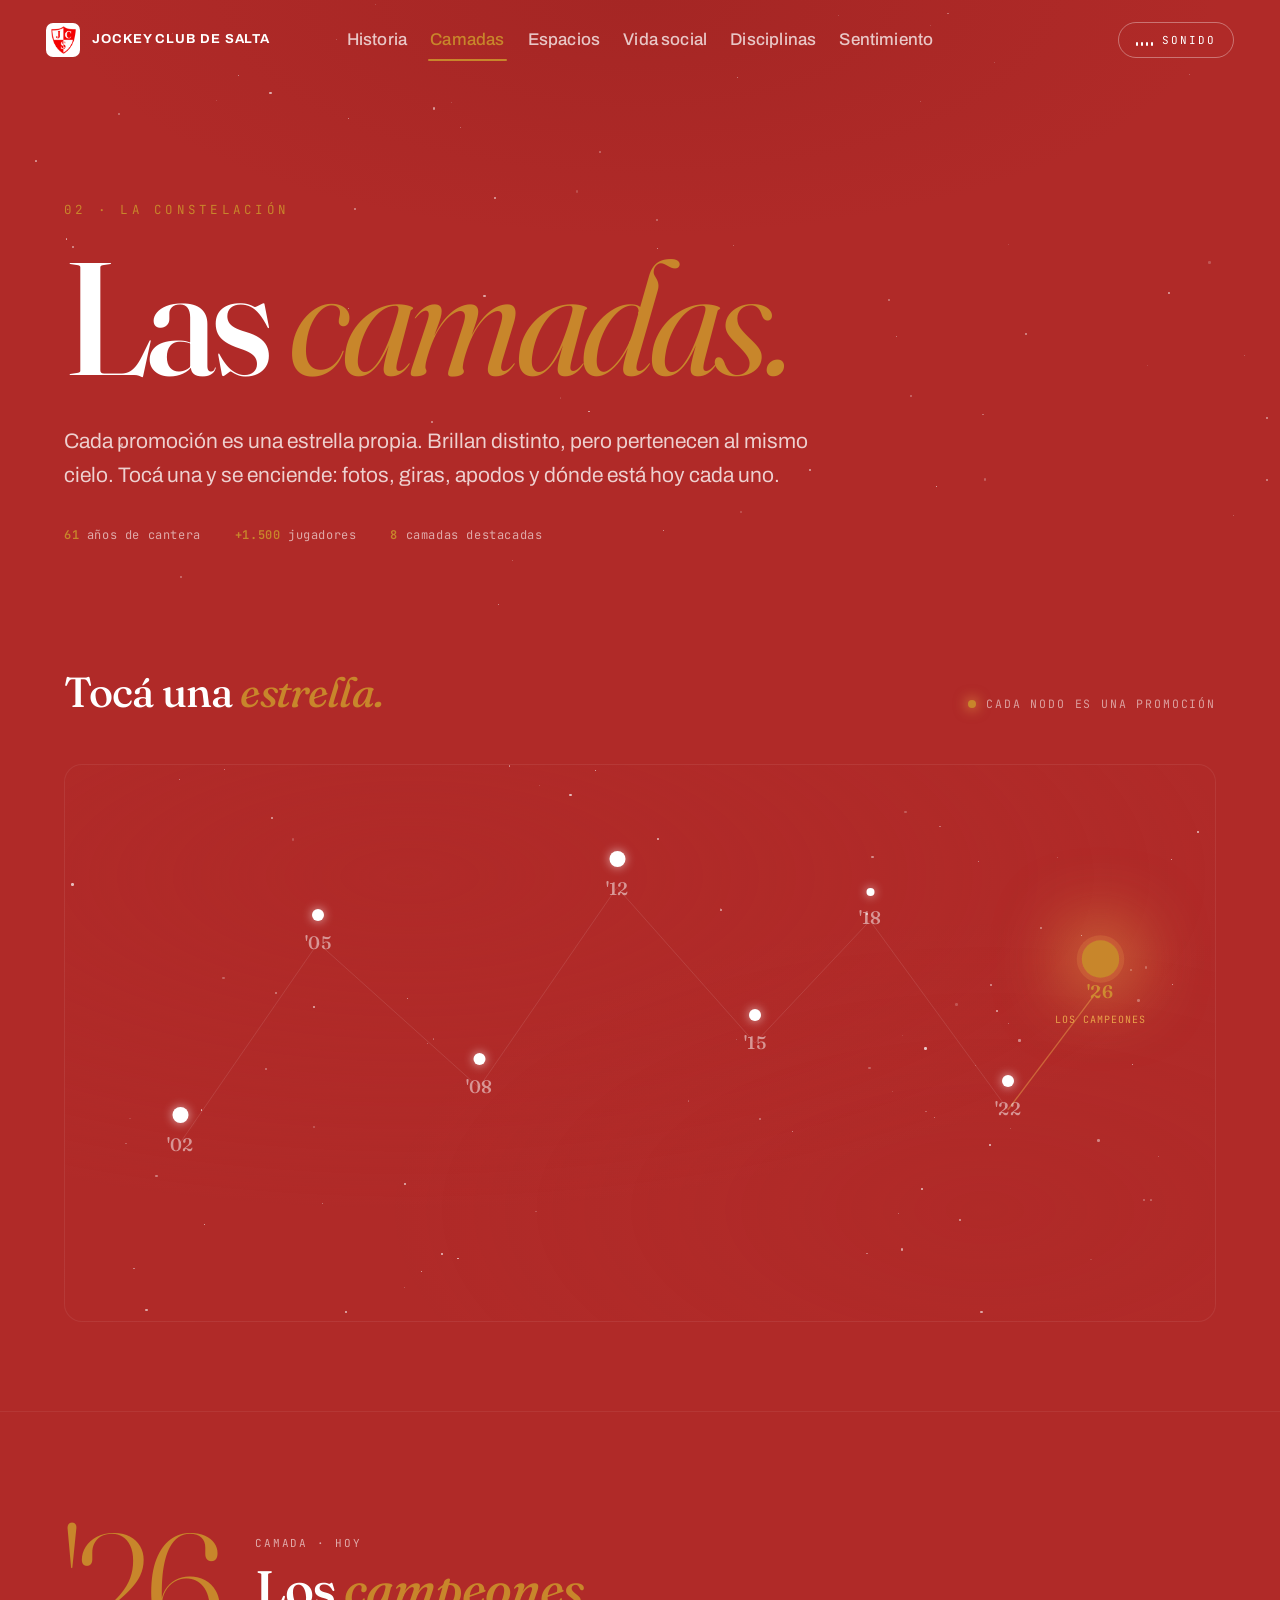
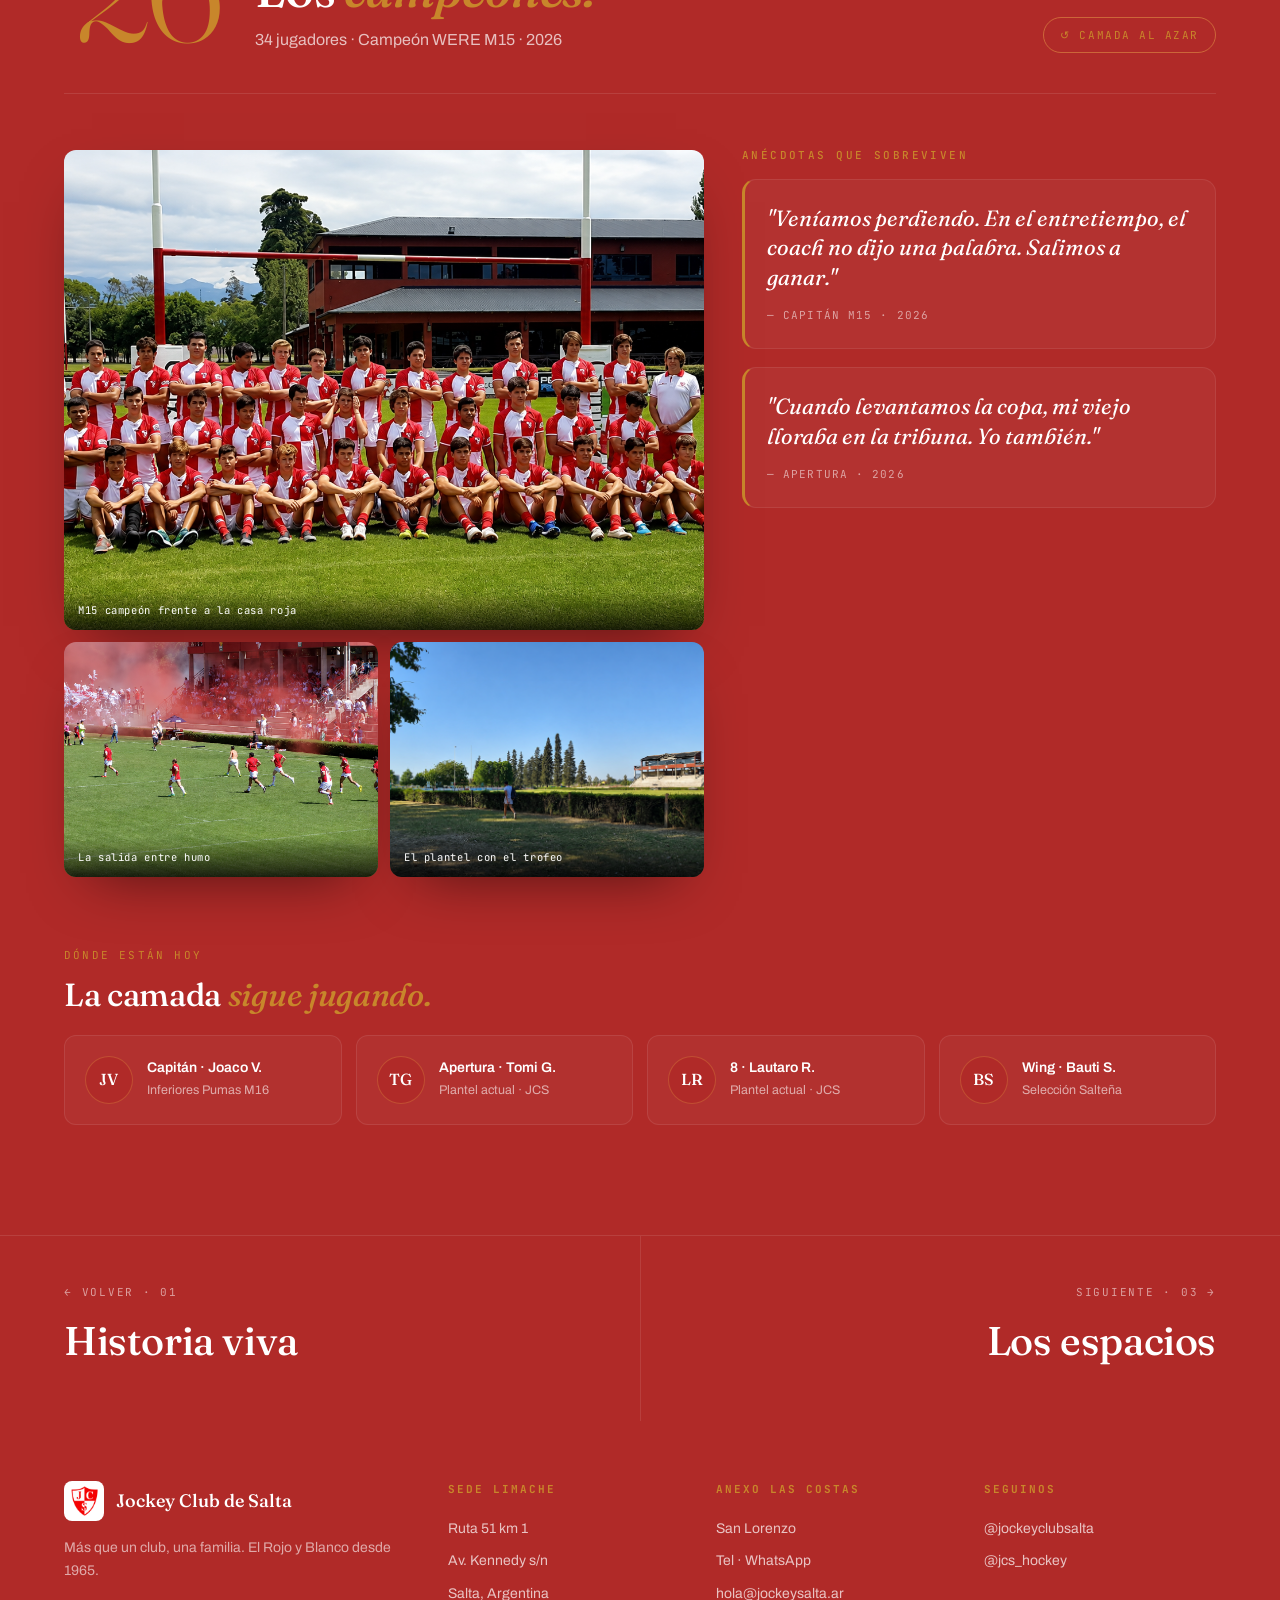
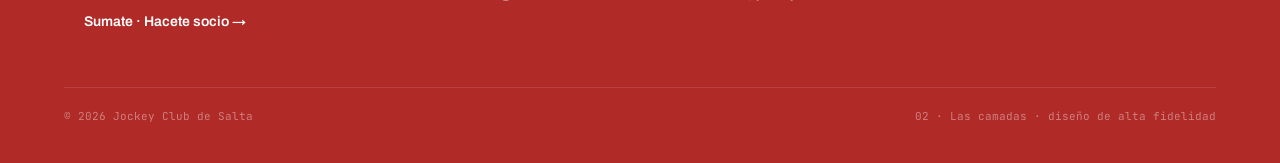
==== camadas.html @ 73e24056 "Reestructuracion senior: clean URLs sin .html, slugs cortos, dominio unico - Renombro paginas a slug" ====
<!DOCTYPE html>
<html lang="es">
<head>
<meta charset="UTF-8" />
<meta name="viewport" content="width=device-width, initial-scale=1.0" />
<title>Jockey Club de Salta · Las camadas</title>
<meta name="description" content="Las camadas del Jockey Club de Salta: cada promoción es una estrella. Fotos, giras, apodos y dónde está hoy cada uno." />
<meta name="theme-color" content="#B02A28" />
<link rel="icon" type="image/png" href="/assets/logo-jcs.png" />
<link rel="apple-touch-icon" href="/assets/logo-jcs.png" />
<link rel="canonical" href="https://jockeyclubsalta.vercel.app/camadas" />
<meta property="og:type" content="website" />
<meta property="og:site_name" content="Jockey Club de Salta" />
<meta property="og:title" content="Jockey Club de Salta · Las camadas" />
<meta property="og:description" content="Las camadas del Jockey Club de Salta: cada promoción es una estrella. Fotos, giras, apodos y dónde está hoy cada uno." />
<meta property="og:image" content="https://jockeyclubsalta.vercel.app/assets/banderazo.png" />
<meta property="og:url" content="https://jockeyclubsalta.vercel.app/camadas" />
<meta property="og:locale" content="es_AR" />
<meta name="twitter:card" content="summary_large_image" />
<link rel="preconnect" href="https://fonts.googleapis.com" />
<link rel="preconnect" href="https://fonts.gstatic.com" crossorigin />
<link href="https://fonts.googleapis.com/css2?family=Fraunces:ital,opsz,wght@0,9..144,300..900;1,9..144,300..900&family=Archivo:wght@300;400;500;600;700;800&family=JetBrains+Mono:wght@400;500&display=swap" rel="stylesheet" />
<script>document.documentElement.classList.add('js');</script>
<link rel="stylesheet" href="/css/base.css" />
<link rel="stylesheet" href="/css/pages/camadas.css" />
</head>
<body id="top">
<div class="progress" id="progress"></div>

<!-- ===== TOP NAV ===== -->
<header class="topbar" id="topbar" data-solid-after="80">
  <a class="brand" href="/"><img src="/assets/logo-jcs.png" alt="Escudo JCS" /><b>JOCKEY CLUB DE SALTA</b><span class="tag">02 · Las camadas</span></a>
  <nav class="mainnav">
    <a href="/historia">Historia</a>
    <a class="active" href="/camadas">Camadas</a>
    <a href="/espacios">Espacios</a>
    <a href="/social">Vida social</a>
    <a href="/disciplinas">Disciplinas</a>
    <a href="/sentimiento">Sentimiento</a>
  </nav>
  <div class="nav-actions">
    <button class="icon-btn snd" id="snd" role="switch" aria-checked="false"><span class="eq"><i></i><i></i><i></i><i></i></span><span>Sonido</span></button>
    <button class="icon-btn menu-btn" id="openMenu" aria-label="Abrir menú"><span class="ham"><i></i><i></i><i></i></span></button>
  </div>
</header>

<!-- ===== OVERLAY MENU ===== -->
<div class="overlay" id="overlay" aria-hidden="true">
  <div class="overlay-top">
    <a class="brand" href="/"><img src="/assets/logo-jcs.png" alt="JCS" style="width:32px;height:32px;background:#fff;border-radius:7px;padding:3px" /><b>JOCKEY CLUB DE SALTA</b></a>
    <button class="close-btn" id="closeMenu">Cerrar ✕</button>
  </div>
  <div class="overlay-body">
    <a class="ov-item" href="/historia"><span class="idx">01</span><img class="thumb" src="/assets/plantel-m15.png" alt="" /><span class="lab">Historia viva</span><span class="desc">1965 → hoy</span></a>
    <a class="ov-item active" href="#"><span class="idx">02</span><span class="swt"></span><span class="lab">Las camadas</span><span class="desc">La constelación</span></a>
    <a class="ov-item" href="/espacios"><span class="idx">03</span><img class="thumb" src="/assets/casa-club.png" alt="" /><span class="lab">Los espacios</span><span class="desc">Cancha 1 · La casa roja</span></a>
    <a class="ov-item" href="/social"><span class="idx">04</span><img class="thumb" src="/assets/tercer-tiempo.png" alt="" /><span class="lab">Vida social</span><span class="desc">El tercer tiempo</span></a>
    <a class="ov-item" href="/disciplinas"><span class="idx">05</span><img class="thumb" src="/assets/golf.png" alt="" /><span class="lab">Disciplinas</span><span class="desc">Seis deportes</span></a>
    <a class="ov-item" href="/sentimiento"><span class="idx">06</span><img class="thumb" src="/assets/banderazo.png" alt="" /><span class="lab">Sentir el Rojo</span><span class="desc">La experiencia</span></a>
  </div>
</div>

<!-- ===== HERO ===== -->
<section class="phero" data-screen-label="Camadas · Hero">
  <div class="skyy" id="skyyHero"></div>
  <div class="wrap">
    <div class="eye">02 · La constelación</div>
    <h1>Las <em>camadas.</em></h1>
    <p class="sub">Cada promoción es una estrella propia. Brillan distinto, pero pertenecen al mismo cielo. Tocá una y se enciende: fotos, giras, apodos y dónde está hoy cada uno.</p>
    <div class="meta">
      <span><b>61</b> años de cantera</span>
      <span><b>+1.500</b> jugadores</span>
      <span><b>8</b> camadas destacadas</span>
    </div>
  </div>
</section>

<!-- ===== CONSTELLATION ===== -->
<section class="constellation-wrap" data-screen-label="Camadas · Constelación">
  <div class="wrap">
    <div class="const-head">
      <h2>Tocá una <em>estrella.</em></h2>
      <div class="hint">Cada nodo es una promoción</div>
    </div>

    <!-- Desktop constellation -->
    <div class="constellation" id="constellation">
      <div class="bgstars" id="bgstars"></div>
      <svg class="links" id="links" viewBox="0 0 100 100" preserveAspectRatio="none">
        <line x1="10" y1="68" x2="22" y2="32" data-pair="2002-2005"/>
        <line x1="22" y1="32" x2="36" y2="58" data-pair="2005-2008"/>
        <line x1="36" y1="58" x2="48" y2="22" data-pair="2008-2012"/>
        <line x1="48" y1="22" x2="60" y2="50" data-pair="2012-2015"/>
        <line x1="60" y1="50" x2="70" y2="28" data-pair="2015-2018"/>
        <line x1="70" y1="28" x2="82" y2="62" data-pair="2018-2022"/>
        <line x1="82" y1="62" x2="90" y2="40" data-pair="2022-2026"/>
      </svg>
      <button class="cnode lg" data-year="2002" style="left:10%;top:68%"><span class="dot"></span><span class="lab">'02</span><span class="nm">Los Pumas de bolsillo</span></button>
      <button class="cnode md" data-year="2005" style="left:22%;top:32%"><span class="dot"></span><span class="lab">'05</span><span class="nm">La gira al sur</span></button>
      <button class="cnode md" data-year="2008" style="left:36%;top:58%"><span class="dot"></span><span class="lab">'08</span><span class="nm">Los del barro</span></button>
      <button class="cnode lg" data-year="2012" style="left:48%;top:22%"><span class="dot"></span><span class="lab">'12</span><span class="nm">Hermanos chicos</span></button>
      <button class="cnode md" data-year="2015" style="left:60%;top:50%"><span class="dot"></span><span class="lab">'15</span><span class="nm">Las medallas</span></button>
      <button class="cnode sm" data-year="2018" style="left:70%;top:28%"><span class="dot"></span><span class="lab">'18</span><span class="nm">Los del baile</span></button>
      <button class="cnode md" data-year="2022" style="left:82%;top:62%"><span class="dot"></span><span class="lab">'22</span><span class="nm">La promo del banderazo</span></button>
      <button class="cnode xl" data-year="2026" style="left:90%;top:40%"><span class="dot"></span><span class="lab">'26</span><span class="nm">Los campeones</span></button>
    </div>

    <!-- Mobile year strip -->
    <div class="yearstrip" id="yearstrip">
      <button class="yearchip" data-year="2002"><b>'02</b><span>Los Pumas de bolsillo</span></button>
      <button class="yearchip" data-year="2005"><b>'05</b><span>La gira al sur</span></button>
      <button class="yearchip" data-year="2008"><b>'08</b><span>Los del barro</span></button>
      <button class="yearchip" data-year="2012"><b>'12</b><span>Hermanos chicos</span></button>
      <button class="yearchip" data-year="2015"><b>'15</b><span>Las medallas</span></button>
      <button class="yearchip" data-year="2018"><b>'18</b><span>Los del baile</span></button>
      <button class="yearchip" data-year="2022"><b>'22</b><span>Banderazo</span></button>
      <button class="yearchip" data-year="2026"><b>'26</b><span>Los campeones</span></button>
    </div>
  </div>
</section>

<!-- ===== FICHA VIVA ===== -->
<section class="ficha" id="ficha" data-screen-label="Camadas · Ficha viva">
  <div class="wrap">
    <div class="ficha-head">
      <div class="ficha-year" id="fYear">2026</div>
      <div class="ficha-info">
        <div class="eye" id="fEye">Camada · Hoy</div>
        <h2 class="ficha-name" id="fName">Los <em>campeones.</em></h2>
        <p class="ficha-sub" id="fSub">34 jugadores · Campeón WERE M15 · 2026</p>
      </div>
      <button class="ficha-cta" id="randomBtn">↺ Camada al azar</button>
    </div>

    <div class="ficha-grid">
      <div class="photos" id="fPhotos"></div>
      <div class="anec">
        <h3>Anécdotas que sobreviven</h3>
        <div class="anec-list" id="fAnec"></div>
      </div>
    </div>

    <div class="hoy">
      <div class="lab">Dónde están hoy</div>
      <h3>La camada <em>sigue jugando.</em></h3>
      <div class="grid-hoy" id="fHoy"></div>
    </div>
  </div>
</section>

<!-- ===== PAGER ===== -->
<nav class="pager">
  <a href="/historia"><span class="dir">← Volver · 01</span><span class="ttl">Historia viva</span></a>
  <a class="next" href="/espacios"><span class="dir">Siguiente · 03 →</span><span class="ttl">Los espacios</span></a>
</nav>

<!-- ===== FOOTER ===== -->
<footer class="foot">
  <div class="wrap">
    <div class="foot-grid">
      <div>
        <div class="lg"><img src="/assets/logo-jcs.png" alt="JCS" /><b>Jockey Club de Salta</b></div>
        <p>Más que un club, una familia. El Rojo y Blanco desde 1965.</p>
        <a class="cta" href="#">Sumate · Hacete socio →</a>
      </div>
      <div><h5>Sede Limache</h5><ul><li>Ruta 51 km 1</li><li>Av. Kennedy s/n</li><li>Salta, Argentina</li></ul></div>
      <div><h5>Anexo Las Costas</h5><ul><li>San Lorenzo</li><li>Tel · WhatsApp</li><li>hola@jockeysalta.ar</li></ul></div>
      <div><h5>Seguinos</h5><ul><li><a href="#">@jockeyclubsalta</a></li><li><a href="#">@jcs_hockey</a></li></ul></div>
    </div>
    <div class="copy"><span>© 2026 Jockey Club de Salta</span><span>02 · Las camadas · diseño de alta fidelidad</span></div>
  </div>
</footer>

<script src="/js/site.js" defer></script>
<script src="/js/pages/camadas.js" defer></script>
</body>
</html>
---- css/base.css ----
/* ===========================================================
   Jockey Club de Salta — base.css
   Fundación compartida por todas las páginas: variables,
   reset, tipografía, navegación, overlay, footer y utilidades.
   Tema por defecto = claro (crema). Las páginas con hero
   oscuro (Home, Camadas, Sentir el Rojo) sobrescriben en su
   propio CSS, cargado después de este archivo.
   =========================================================== */

:root{
  --rojo:#B02A28; --rojo-deep:#9A2220; --rojo-hot:#E23A33;
  --vino:#6E1714; --vino-900:#B02A28; --vino-bg:#B02A28; --vino-soft:#9A2220;
  --blanco:#FFFFFF;
  --crema:#F4EBDD; --crema-2:#ECDFC9; --crema-3:#E4D5BB;
  --tinta:#2A2320; --tinta-60:#6a605a; --tinta-40:#9e9690;
  --ocre:#C8862B; --ocre-2:#E9A24A; --ocre-soft:#F0C77A;
  --verde:#7d8d52; --azul-tenis:#3A6E8F;
  --shadow-warm:0 24px 60px -28px rgba(176,42,40,.45);
  --shadow-soft:0 14px 34px -16px rgba(42,35,32,.3);
  --ease:cubic-bezier(.2,.7,.2,1);
  --maxw:1280px;
  --pad:clamp(20px,5vw,72px);
}

/* ===== Reset & base ===== */
*{box-sizing:border-box;margin:0;padding:0}
html{scroll-behavior:smooth}
body{background:var(--crema);color:var(--tinta);font-family:"Archivo",system-ui,sans-serif;font-size:17px;line-height:1.6;-webkit-font-smoothing:antialiased;overflow-x:hidden}
::selection{background:var(--rojo);color:#fff}
h1,h2,h3,h4{font-family:"Fraunces",Georgia,serif;font-weight:520;line-height:1;letter-spacing:-.02em;font-optical-sizing:auto}
.mono{font-family:"JetBrains Mono",monospace}
a{color:inherit;text-decoration:none}
img{display:block;max-width:100%}
.wrap{max-width:var(--maxw);margin:0 auto;padding-left:var(--pad);padding-right:var(--pad)}

/* ===== Reveal on scroll (translateY only; opacity stays 1) ===== */
html.js .reveal{transform:translateY(16px);transition:transform 1s var(--ease)}
html.js .reveal.in{transform:none}
html.js .reveal.d1{transition-delay:.1s}
html.js .reveal.d2{transition-delay:.2s}
html.js .reveal.d3{transition-delay:.3s}
@media(prefers-reduced-motion:reduce){html.js .reveal{transform:none !important;transition:none}}

/* ===== Top nav — layout editorial de 3 zonas (tema claro por defecto) ===== */
.topbar{
  position:fixed;top:0;left:0;right:0;z-index:60;
  display:flex;align-items:center;justify-content:space-between;gap:18px;
  padding:18px clamp(18px,4vw,46px);
  border-bottom:1px solid transparent;
  transition:background .55s var(--ease),border-color .55s var(--ease),padding .45s var(--ease);
  animation:navIn .9s var(--ease) both;
}
@keyframes navIn{from{opacity:0;transform:translateY(-14px)}to{opacity:1;transform:none}}
.topbar.solid{
  background:rgba(244,235,221,.78);
  -webkit-backdrop-filter:blur(20px) saturate(1.5);backdrop-filter:blur(20px) saturate(1.5);
  border-bottom-color:rgba(42,35,32,.1);
  padding-top:12px;padding-bottom:12px;
}

/* Marca */
.brand{grid-column:1;justify-self:start;display:inline-flex;align-items:center;gap:12px;transition:opacity .3s var(--ease)}
.brand:hover{opacity:.74}
.brand img{width:34px;height:34px;transition:transform .55s var(--ease)}
.brand:hover img{transform:rotate(-5deg) scale(1.05)}
.brand b{font-family:"Archivo";font-weight:700;font-size:13px;letter-spacing:.07em;text-transform:uppercase;color:var(--tinta)}
.brand .tag{font-family:"JetBrains Mono";font-size:10.5px;letter-spacing:.16em;text-transform:uppercase;color:var(--tinta-60);border-left:1px solid rgba(42,35,32,.25);padding-left:12px}
@media(max-width:640px){.brand .tag{display:none}}

/* Acciones (derecha) */
.nav-actions{grid-column:2;justify-self:end;display:flex;align-items:center;gap:10px}
.icon-btn{display:inline-flex;align-items:center;gap:9px;font-family:"JetBrains Mono";font-size:11px;letter-spacing:.18em;text-transform:uppercase;border:1px solid rgba(42,35,32,.2);color:var(--tinta);background:transparent;border-radius:100px;padding:10px 17px;cursor:pointer;transition:background .3s var(--ease),color .3s var(--ease),border-color .3s var(--ease),transform .3s var(--ease)}
.icon-btn:hover{background:var(--rojo);color:#fff;border-color:var(--rojo);transform:translateY(-1px)}
/* Hamburguesa mobile — botón cuadrado redondeado, tres líneas iguales (típico) */
.menu-btn{width:48px;height:48px;padding:0;justify-content:center;border-radius:14px;border-color:rgba(42,35,32,.2);background:rgba(120,110,102,.07);-webkit-backdrop-filter:blur(6px);backdrop-filter:blur(6px)}
.menu-btn .ham{display:flex;flex-direction:column;align-items:center;justify-content:center;gap:5px;width:22px;opacity:1}
.menu-btn .ham i{width:22px;height:2.4px;border-radius:2px;background:currentColor;display:block;transition:transform .3s var(--ease)}
.menu-btn:hover{transform:translateY(-1px)}
.menu-btn:active{transform:scale(.94)}

/* ===== Nav inline (secciones escritas, sólo desktop) ===== */
.mainnav{display:none}
.mainnav a{position:relative;font-family:"Archivo";font-weight:500;font-size:17px;letter-spacing:.01em;color:var(--tinta);padding:8px 2px;white-space:nowrap;opacity:.74;transition:opacity .3s var(--ease),color .3s var(--ease)}
.mainnav a::after{content:"";position:absolute;left:50%;right:50%;bottom:0;height:2px;border-radius:2px;background:var(--rojo);transition:left .35s var(--ease),right .35s var(--ease)}
.mainnav a:hover{opacity:1;color:var(--rojo)}
.mainnav a.active{opacity:1;color:var(--rojo)}
.mainnav a:hover::after,.mainnav a.active::after{left:0;right:0}
@media(min-width:1240px){
  .topbar{display:grid;grid-template-columns:1fr auto 1fr}
  .mainnav{grid-column:2;justify-self:center;display:flex;align-items:center;gap:clamp(14px,1.5vw,26px)}
  .nav-actions{grid-column:3}
  .nav-actions .menu-btn{display:none}
  .topbar .brand .tag{display:none}
}
@media(prefers-reduced-motion:reduce){.topbar{animation:none}}
.snd .eq{display:flex;align-items:flex-end;gap:2.5px;height:13px}
.snd .eq i{width:2.5px;background:currentColor;height:30%;border-radius:2px}
.snd.on .eq i{animation:eq .9s ease-in-out infinite}
.snd.on .eq i:nth-child(2){animation-delay:.15s}
.snd.on .eq i:nth-child(3){animation-delay:.3s}
.snd.on .eq i:nth-child(4){animation-delay:.45s}
@keyframes eq{0%,100%{height:25%}50%{height:100%}}
@media(max-width:520px){.snd span:last-child{display:none}}
/* Mobile: header limpio — solo marca + hamburguesa (sin botón de sonido) */
@media(max-width:1239px){.nav-actions .snd{display:none}}

/* ===== Overlay menu (fondo oscuro en todas las páginas) ===== */
.overlay{position:fixed;inset:0;z-index:70;background:var(--vino-900);transform:translateY(-100%);transition:transform .7s var(--ease);display:flex;flex-direction:column;overflow-y:auto}
.overlay.open{transform:none}
.overlay-top{display:flex;align-items:center;justify-content:space-between;padding:18px clamp(18px,4vw,42px)}
.overlay-top .brand b{color:#fff}
.close-btn{font-family:"JetBrains Mono";font-size:12px;letter-spacing:.14em;text-transform:uppercase;color:#fff;background:transparent;border:1px solid rgba(255,255,255,.4);border-radius:100px;padding:9px 18px;cursor:pointer;transition:.3s var(--ease)}
.close-btn:hover{background:var(--rojo);border-color:var(--rojo)}
.overlay-body{flex:1;display:flex;flex-direction:column;justify-content:center;padding:clamp(16px,3vw,36px) clamp(18px,4vw,42px)}
.ov-item{display:flex;align-items:center;gap:clamp(16px,3vw,34px);padding:clamp(11px,1.5vw,18px) 8px;border-top:1px solid rgba(255,255,255,.12);cursor:pointer;transition:.4s var(--ease)}
.ov-item:last-child{border-bottom:1px solid rgba(255,255,255,.12)}
.ov-item.active{background:rgba(255,255,255,.05)}
.ov-item .thumb{width:clamp(54px,7vw,88px);height:clamp(40px,5vw,60px);border-radius:9px;object-fit:cover;flex-shrink:0;filter:grayscale(.4) brightness(.85);transition:.45s var(--ease)}
.ov-item .swt{width:clamp(54px,7vw,88px);height:clamp(40px,5vw,60px);border-radius:9px;flex-shrink:0;background:radial-gradient(circle at 60% 30%,#B02A28,#B02A28)}
.ov-item .lab{font-family:"Fraunces";font-size:clamp(26px,4.6vw,54px);font-weight:480;color:#fff;letter-spacing:-.02em;line-height:1;transition:.4s var(--ease)}
.ov-item .desc{font-family:"JetBrains Mono";font-size:11px;letter-spacing:.1em;color:rgba(255,255,255,.5);text-transform:uppercase;margin-left:auto;text-align:right;display:none}
@media(min-width:900px){.ov-item .desc{display:block}}
.ov-item .idx{font-family:"JetBrains Mono";font-size:12px;color:var(--ocre);width:30px;flex-shrink:0}
.ov-item:hover{padding-left:24px}
.ov-item:hover .lab{color:var(--ocre)}
.ov-item:hover .thumb{filter:none;transform:scale(1.05)}

/* ===== Pager (tema claro por defecto) ===== */
.pager{border-top:1px solid rgba(42,35,32,.14);display:grid;grid-template-columns:1fr 1fr}
.pager a{padding:clamp(28px,4vw,48px) var(--pad);transition:background .4s var(--ease);display:flex;flex-direction:column;gap:8px}
.pager a:hover{background:var(--crema-2)}
.pager a.next{text-align:right;border-left:1px solid rgba(42,35,32,.14)}
.pager .dir{font-family:"JetBrains Mono";font-size:11px;letter-spacing:.16em;text-transform:uppercase;color:var(--tinta-60)}
.pager .ttl{font-family:"Fraunces";font-size:clamp(24px,3.4vw,40px);font-weight:500;letter-spacing:-.01em}
.pager a:hover .ttl{color:var(--rojo)}

/* ===== Footer (rojo en todas las páginas) ===== */
footer.foot{background:#B02A28;color:rgba(255,255,255,.86);padding:60px 0 38px}
.foot-grid{display:grid;grid-template-columns:1.5fr 1fr 1fr 1fr;gap:36px}
@media(max-width:860px){.foot-grid{grid-template-columns:1fr 1fr;gap:30px}}
@media(max-width:520px){.foot-grid{grid-template-columns:1fr}}
.foot .lg{display:flex;align-items:center;gap:12px;margin-bottom:16px}
.foot .lg img{width:40px;height:40px;background:#fff;border-radius:8px;padding:5px}
.foot .lg b{font-family:"Fraunces";font-size:18px;font-weight:520;color:#fff}
.foot p{font-size:14px;line-height:1.6;color:rgba(255,255,255,.66)}
.foot h5{font-family:"JetBrains Mono";font-size:11px;letter-spacing:.18em;text-transform:uppercase;color:var(--ocre);margin-bottom:14px}
.foot ul{list-style:none}
.foot ul li{padding:5px 0;font-size:14px;color:rgba(255,255,255,.76)}
.foot ul li a:hover{color:#fff;text-decoration:underline}
.foot .cta{margin-top:18px;display:inline-flex;align-items:center;gap:10px;background:var(--rojo);color:#fff;font-family:"Archivo";font-weight:600;font-size:14px;border-radius:100px;padding:11px 20px;transition:.35s var(--ease)}
.foot .cta:hover{background:var(--rojo-deep)}
.foot .copy{border-top:1px solid rgba(255,255,255,.12);margin-top:42px;padding-top:20px;display:flex;justify-content:space-between;flex-wrap:wrap;gap:10px;font-family:"JetBrains Mono";font-size:11px;color:rgba(255,255,255,.45)}

/* ===== Scroll progress bar ===== */
.progress{position:fixed;top:0;left:0;height:3px;background:var(--rojo);z-index:65;width:0;transition:width .1s linear}

/* ===== Ajustes táctiles en mobile (tap targets cómodos) ===== */
@media(max-width:767px){
  .icon-btn{min-height:44px;padding:11px 16px}
  .brand{min-height:44px}
  .close-btn{min-height:44px;padding:11px 18px}
  .foot ul li{padding:2px 0}
  .foot ul li a{display:inline-flex;align-items:center;min-height:42px;padding:6px 2px}
  .foot .copy{gap:6px}
}
---- css/pages/camadas.css ----
/* camadas — estilos propios de la página (lo compartido vive en base.css) */

:root{
    --rojo:#B02A28;--rojo-deep:#9A2220;--vino:#B02A28;--vino-900:#B02A28;--vino-bg:#B02A28;
    --blanco:#FFFFFF;--crema:#F4EBDD;--tinta:#2A2320;--tinta-60:#6a605a;--ocre:#C8862B;--ocre-2:#E9A24A;
    --shadow-warm:0 24px 60px -28px rgba(0,0,0,.6);
    --ease:cubic-bezier(.2,.7,.2,1);--maxw:1280px;--pad:clamp(20px,5vw,72px);
  }
body{background:var(--vino-bg);color:#fff;font-family:"Archivo",system-ui,sans-serif;font-size:17px;line-height:1.6;-webkit-font-smoothing:antialiased;overflow-x:hidden}
::selection{background:var(--ocre);color:var(--vino-bg)}
/* Header sobre fondo oscuro → glassy oscuro al hacer scroll */
.topbar.solid{background:rgba(28,5,4,.78);-webkit-backdrop-filter:blur(20px) saturate(1.4);backdrop-filter:blur(20px) saturate(1.4);border-bottom-color:rgba(255,255,255,.08)}
.brand img{background:#fff;border-radius:7px;padding:3px}
.brand b{color:#fff}
.brand .tag{color:rgba(255,255,255,.6);border-left-color:rgba(255,255,255,.2)}
.icon-btn{border-color:rgba(255,255,255,.35);color:#fff}
.icon-btn:hover{background:var(--ocre);color:var(--vino-bg);border-color:var(--ocre)}
.mainnav a{color:#fff}
.mainnav a::after{background:var(--ocre)}
.mainnav a:hover,.mainnav a.active{color:var(--ocre)}
.phero{position:relative;padding:clamp(120px,17vw,200px) 0 clamp(40px,5vw,68px);overflow:hidden}
.phero::before{content:"";position:absolute;inset:0;background:radial-gradient(70% 60% at 50% 0%,rgba(154,34,32,.5),transparent 65%);pointer-events:none}
.phero .wrap{position:relative;z-index:2}
.phero .eye{font-family:"JetBrains Mono";font-size:12.5px;letter-spacing:.26em;text-transform:uppercase;color:var(--ocre);margin-bottom:24px}
.phero h1{font-size:clamp(54px,12.5vw,172px);font-weight:520;line-height:.92;letter-spacing:-.035em;text-wrap:balance;color:#fff}
.phero h1 em{font-style:italic;font-weight:380;color:var(--ocre)}
.phero .sub{margin-top:clamp(22px,3vw,34px);max-width:62ch;font-size:clamp(17px,1.9vw,21px);color:rgba(255,255,255,.78);font-weight:380}
.phero .meta{margin-top:34px;display:flex;gap:34px;flex-wrap:wrap;font-family:"JetBrains Mono";font-size:12px;letter-spacing:.05em;color:rgba(255,255,255,.6)}
.phero .meta span b{color:var(--ocre);font-weight:600}
.skyy{position:absolute;inset:0;overflow:hidden;pointer-events:none}
.skyy span{position:absolute;background:#fff;border-radius:50%}
.constellation-wrap{position:relative;padding:clamp(30px,5vw,60px) 0 clamp(50px,7vw,90px)}
.const-head{display:flex;justify-content:space-between;align-items:flex-end;gap:24px;margin-bottom:clamp(28px,4vw,50px);flex-wrap:wrap}
.const-head h2{font-size:clamp(26px,3.4vw,42px);font-weight:480;letter-spacing:-.02em;color:#fff;max-width:22ch;line-height:1.05}
.const-head h2 em{font-style:italic;color:var(--ocre)}
.const-head .hint{font-family:"JetBrains Mono";font-size:11.5px;letter-spacing:.16em;text-transform:uppercase;color:rgba(255,255,255,.55);display:flex;align-items:center;gap:10px}
.const-head .hint::before{content:"";width:8px;height:8px;border-radius:50%;background:var(--ocre);box-shadow:0 0 12px 3px rgba(233,162,74,.5);animation:pulse 2s var(--ease) infinite}
@keyframes pulse{0%,100%{box-shadow:0 0 8px 2px rgba(233,162,74,.5)}50%{box-shadow:0 0 18px 5px rgba(233,162,74,.7)}}
.constellation{position:relative;height:clamp(420px,62vh,640px);border:1px solid rgba(255,255,255,.07);border-radius:18px;background:radial-gradient(120% 100% at 30% 20%,rgba(176,42,40,.35),transparent 60%),radial-gradient(80% 80% at 80% 80%,rgba(176,42,40,.15),transparent 65%),#B02A28;overflow:hidden}
.constellation .bgstars span{position:absolute;background:#fff;border-radius:50%;opacity:.4}
.constellation .links{position:absolute;inset:0;width:100%;height:100%;pointer-events:none}
.constellation .links line{stroke:rgba(255,255,255,.1);stroke-width:1;vector-effect:non-scaling-stroke;transition:stroke .4s var(--ease)}
.constellation .links line.hot{stroke:rgba(233,162,74,.5);stroke-width:1.3}
.cnode{position:absolute;transform:translate(-50%,-50%);background:transparent;border:none;color:inherit;cursor:pointer;padding:0;display:flex;flex-direction:column;align-items:center;gap:10px}
.cnode .dot{width:10px;height:10px;border-radius:50%;background:#fff;box-shadow:0 0 10px 1px rgba(255,255,255,.5);transition:transform .35s var(--ease),background .35s var(--ease),box-shadow .35s var(--ease)}
.cnode.sm .dot{width:8px;height:8px}
.cnode.md .dot{width:12px;height:12px}
.cnode.lg .dot{width:16px;height:16px}
.cnode.xl .dot{width:22px;height:22px}
.cnode .lab{font-family:"Fraunces";font-size:18px;color:#fff;opacity:.5;font-weight:520;letter-spacing:.01em;transition:.35s var(--ease);white-space:nowrap;pointer-events:none}
.cnode .nm{font-family:"JetBrains Mono";font-size:10px;letter-spacing:.1em;color:rgba(255,255,255,.55);text-transform:uppercase;opacity:0;transform:translateY(-4px);transition:.35s var(--ease);white-space:nowrap;pointer-events:none}
.cnode:hover .dot,.cnode:focus-visible .dot{background:var(--ocre);transform:scale(1.45);box-shadow:0 0 26px 6px rgba(233,162,74,.55)}
.cnode:hover .lab,.cnode:focus-visible .lab{color:var(--ocre);opacity:1}
.cnode:hover .nm,.cnode:focus-visible .nm{opacity:.9;transform:none}
.cnode.active .dot{background:var(--ocre);transform:scale(1.7);box-shadow:0 0 40px 10px rgba(233,162,74,.7),0 0 0 3px rgba(233,162,74,.2)}
.cnode.active .lab{color:var(--ocre);opacity:1;font-weight:580}
.cnode.active .nm{opacity:1;transform:none;color:var(--ocre-2)}
.cnode:focus-visible{outline:none}
.yearstrip{display:none;gap:10px;overflow-x:auto;padding:6px 4px 14px;margin:0 -4px;scrollbar-width:none}
.yearstrip::-webkit-scrollbar{display:none}
.yearchip{flex-shrink:0;border:1px solid rgba(255,255,255,.2);border-radius:100px;padding:10px 16px;color:#fff;background:rgba(255,255,255,.04);font-family:"JetBrains Mono";font-size:12px;letter-spacing:.06em;cursor:pointer;display:flex;flex-direction:column;gap:2px;align-items:flex-start;min-width:120px;transition:.3s var(--ease)}
.yearchip b{font-family:"Fraunces";font-size:20px;font-weight:520;color:#fff;letter-spacing:-.01em}
.yearchip span{font-size:10.5px;color:rgba(255,255,255,.55);text-transform:uppercase;letter-spacing:.08em}
.yearchip.active{background:var(--ocre);border-color:var(--ocre);color:var(--vino-900)}
.yearchip.active b,.yearchip.active span{color:var(--vino-900)}
@media(max-width:760px){
    .constellation{display:none}
    .yearstrip{display:flex}
  }
.ficha{padding:clamp(60px,9vw,110px) 0;background:linear-gradient(180deg,var(--vino-bg),#B02A28);border-top:1px solid rgba(255,255,255,.06)}
.ficha-head{display:grid;grid-template-columns:auto 1fr auto;gap:clamp(18px,3vw,36px);align-items:end;border-bottom:1px solid rgba(255,255,255,.1);padding-bottom:clamp(24px,3.5vw,40px);margin-bottom:clamp(34px,5vw,56px)}
@media(max-width:680px){.ficha-head{grid-template-columns:1fr;align-items:start}.ficha-head .ficha-cta{justify-self:start}}
.ficha-year{font-family:"Fraunces";font-size:clamp(70px,12vw,156px);font-weight:300;color:var(--ocre);line-height:.85;letter-spacing:-.04em;transition:color .5s var(--ease)}
.ficha-info .eye{font-family:"JetBrains Mono";font-size:11px;letter-spacing:.18em;text-transform:uppercase;color:rgba(255,255,255,.6);margin-bottom:10px}
.ficha-name{font-size:clamp(28px,4vw,52px);font-weight:500;color:#fff;letter-spacing:-.02em;line-height:1.02}
.ficha-name em{font-style:italic;color:var(--ocre)}
.ficha-sub{margin-top:12px;color:rgba(255,255,255,.7);font-size:16px;max-width:50ch}
.ficha-cta{display:inline-flex;align-items:center;gap:9px;background:transparent;border:1px solid rgba(233,162,74,.5);color:var(--ocre);font-family:"JetBrains Mono";font-size:11px;letter-spacing:.14em;text-transform:uppercase;padding:10px 16px;border-radius:100px;cursor:pointer;transition:.3s var(--ease)}
.ficha-cta:hover{background:var(--ocre);color:var(--vino-900)}
.ficha-grid{display:grid;grid-template-columns:1.35fr 1fr;gap:clamp(20px,3vw,38px)}
@media(max-width:880px){.ficha-grid{grid-template-columns:1fr}}
.photos{display:grid;grid-template-columns:repeat(2,1fr);gap:12px;grid-template-rows:auto auto}
.photos > *:first-child{grid-column:1/-1}
.frame{position:relative;border-radius:12px;overflow:hidden;background:#B02A28;aspect-ratio:4/3;box-shadow:var(--shadow-warm)}
.frame.tall{aspect-ratio:3/4}
.frame img{width:100%;height:100%;object-fit:cover}
.frame .cap{position:absolute;left:0;right:0;bottom:0;padding:11px 14px;background:linear-gradient(transparent,rgba(0,0,0,.78));color:#fff;font-family:"JetBrains Mono";font-size:10.5px;letter-spacing:.06em;z-index:2}
.ph{position:relative;border-radius:12px;border:1px dashed rgba(255,255,255,.2);background:repeating-linear-gradient(135deg,#B02A28,#B02A28 13px,#B02A28 13px,#B02A28 26px);display:flex;flex-direction:column;align-items:center;justify-content:center;gap:8px;color:rgba(255,255,255,.55);aspect-ratio:4/3;text-align:center;padding:14px}
.ph.tall{aspect-ratio:3/4}
.ph.wide{aspect-ratio:16/9}
.ph .ic{width:28px;height:28px;border:1.5px solid rgba(255,255,255,.4);border-radius:6px;display:flex;align-items:center;justify-content:center;font-size:14px;color:rgba(255,255,255,.55)}
.ph .tag{font-family:"JetBrains Mono";font-size:10.5px;letter-spacing:.1em;color:rgba(255,255,255,.7)}
.ph .hint{font-size:11px;color:rgba(255,255,255,.5);max-width:22ch}
.anec h3{font-family:"JetBrains Mono";font-size:11px;letter-spacing:.22em;text-transform:uppercase;color:var(--ocre);margin-bottom:18px;font-weight:500}
.anec-list{display:flex;flex-direction:column;gap:18px}
.anec-item{background:rgba(255,255,255,.04);border:1px solid rgba(255,255,255,.08);border-radius:14px;padding:24px 22px;border-left:3px solid var(--ocre)}
.anec-item .q{font-family:"Fraunces";font-style:italic;font-size:clamp(17px,2vw,22px);color:#fff;line-height:1.35}
.anec-item .a{margin-top:14px;font-family:"JetBrains Mono";font-size:11px;letter-spacing:.1em;text-transform:uppercase;color:rgba(255,255,255,.55)}
.hoy{margin-top:clamp(40px,6vw,70px)}
.hoy h3{font-family:"Fraunces";font-size:clamp(22px,2.8vw,32px);font-weight:500;color:#fff;letter-spacing:-.01em;margin-bottom:6px}
.hoy h3 em{font-style:italic;color:var(--ocre)}
.hoy .lab{font-family:"JetBrains Mono";font-size:11px;letter-spacing:.2em;text-transform:uppercase;color:var(--ocre);margin-bottom:14px}
.grid-hoy{margin-top:24px;display:grid;grid-template-columns:repeat(auto-fill,minmax(220px,1fr));gap:14px}
.hoy-card{background:rgba(255,255,255,.035);border:1px solid rgba(255,255,255,.09);border-radius:12px;padding:20px;display:flex;gap:14px;align-items:center;transition:.3s var(--ease)}
.hoy-card:hover{background:rgba(233,162,74,.08);border-color:rgba(233,162,74,.3)}
.avatar{width:48px;height:48px;border-radius:50%;flex-shrink:0;display:flex;align-items:center;justify-content:center;font-family:"Fraunces";font-weight:500;font-size:16px;color:#fff;background:linear-gradient(135deg,#B02A28,#B02A28);border:1.5px solid rgba(233,162,74,.3);letter-spacing:.02em}
.hoy-card .ifo{min-width:0}
.hoy-card .nm{font-family:"Archivo";font-size:14px;font-weight:600;color:#fff;line-height:1.2}
.hoy-card .r{margin-top:3px;font-size:12.5px;color:rgba(255,255,255,.6)}
.pager{border-top:1px solid rgba(255,255,255,.1);display:grid;grid-template-columns:1fr 1fr;background:#B02A28}
.pager a:hover{background:rgba(255,255,255,.04)}
.pager a.next{text-align:right;border-left:1px solid rgba(255,255,255,.1)}
.pager .dir{font-family:"JetBrains Mono";font-size:11px;letter-spacing:.16em;text-transform:uppercase;color:rgba(255,255,255,.55)}
.pager .ttl{font-family:"Fraunces";font-size:clamp(24px,3.4vw,40px);font-weight:500;letter-spacing:-.01em;color:#fff}
.pager a:hover .ttl{color:var(--ocre)}
.foot p{font-size:14px;line-height:1.6;color:rgba(255,255,255,.6)}
.foot ul li{padding:5px 0;font-size:14px;color:rgba(255,255,255,.72)}
.foot .copy{border-top:1px solid rgba(255,255,255,.1);margin-top:42px;padding-top:20px;display:flex;justify-content:space-between;flex-wrap:wrap;gap:10px;font-family:"JetBrains Mono";font-size:11px;color:rgba(255,255,255,.4)}
.progress{position:fixed;top:0;left:0;height:3px;background:var(--ocre);z-index:65;width:0;transition:width .1s linear}
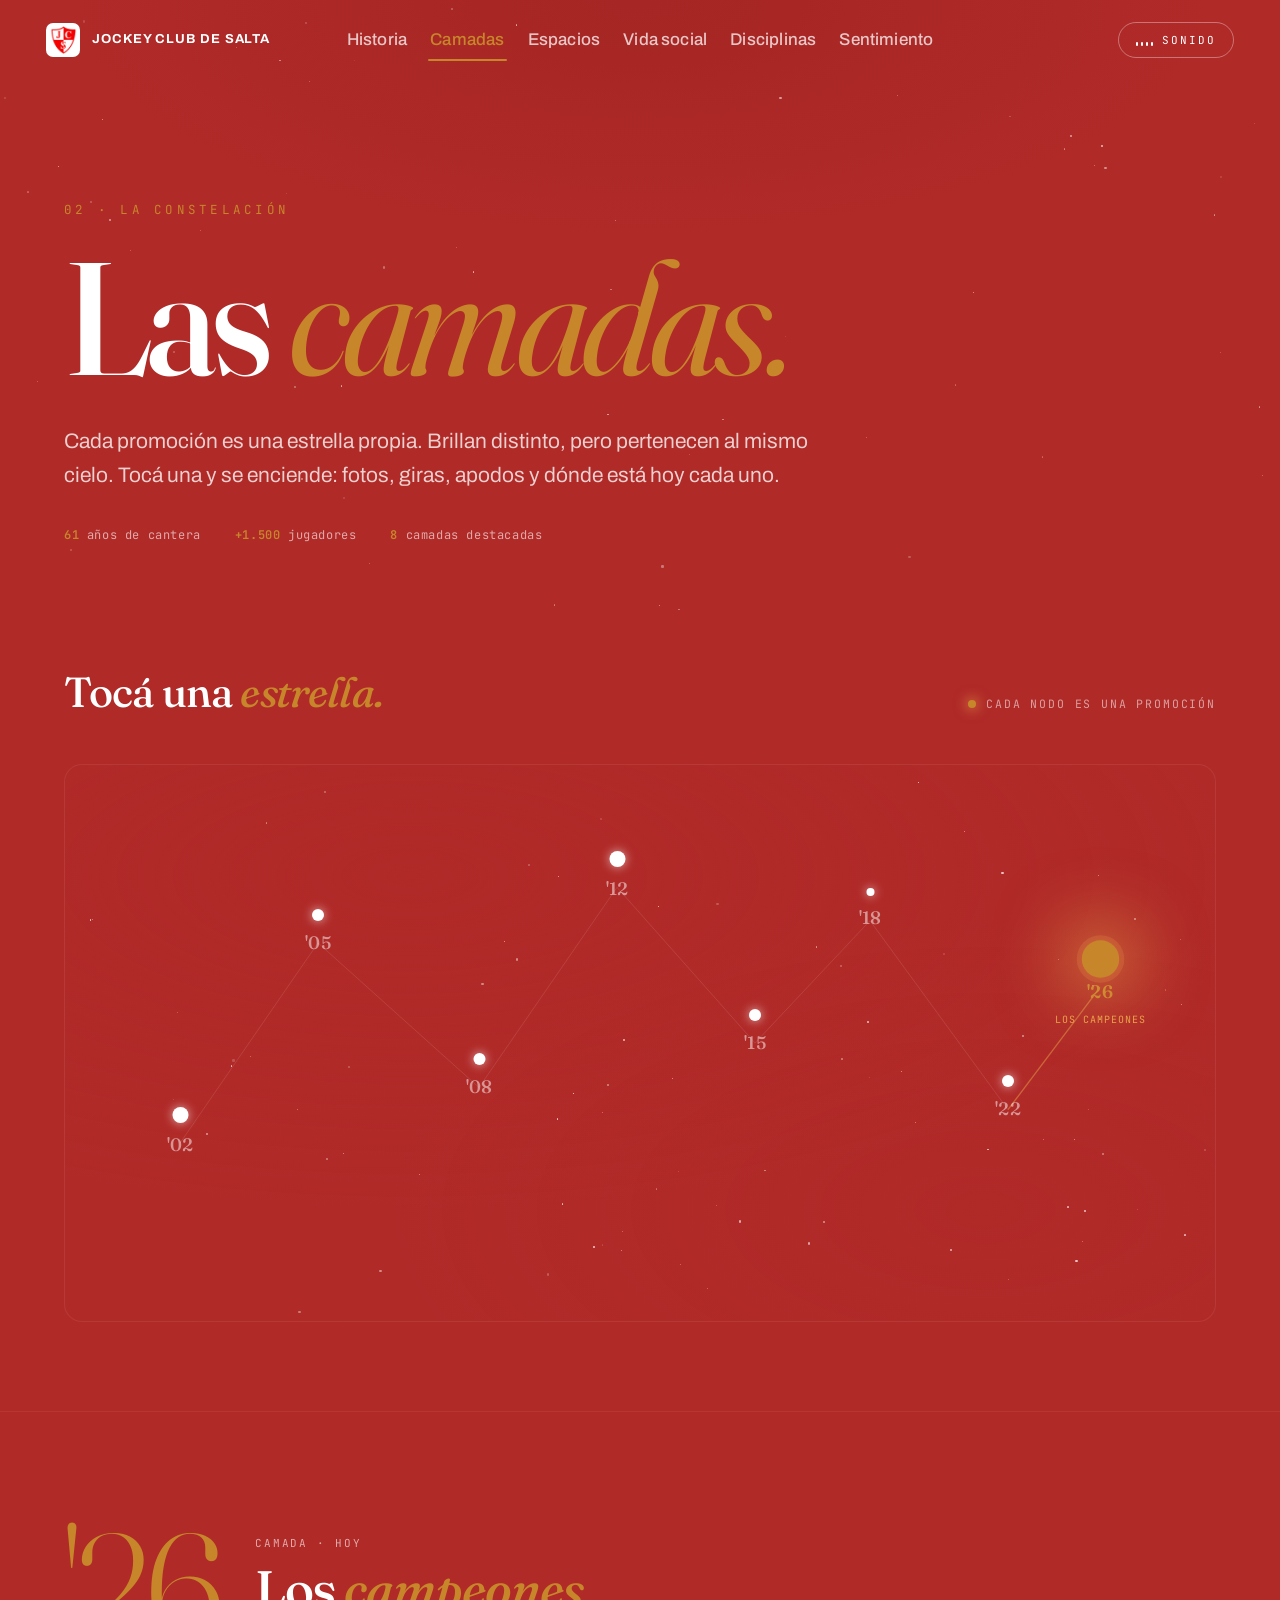
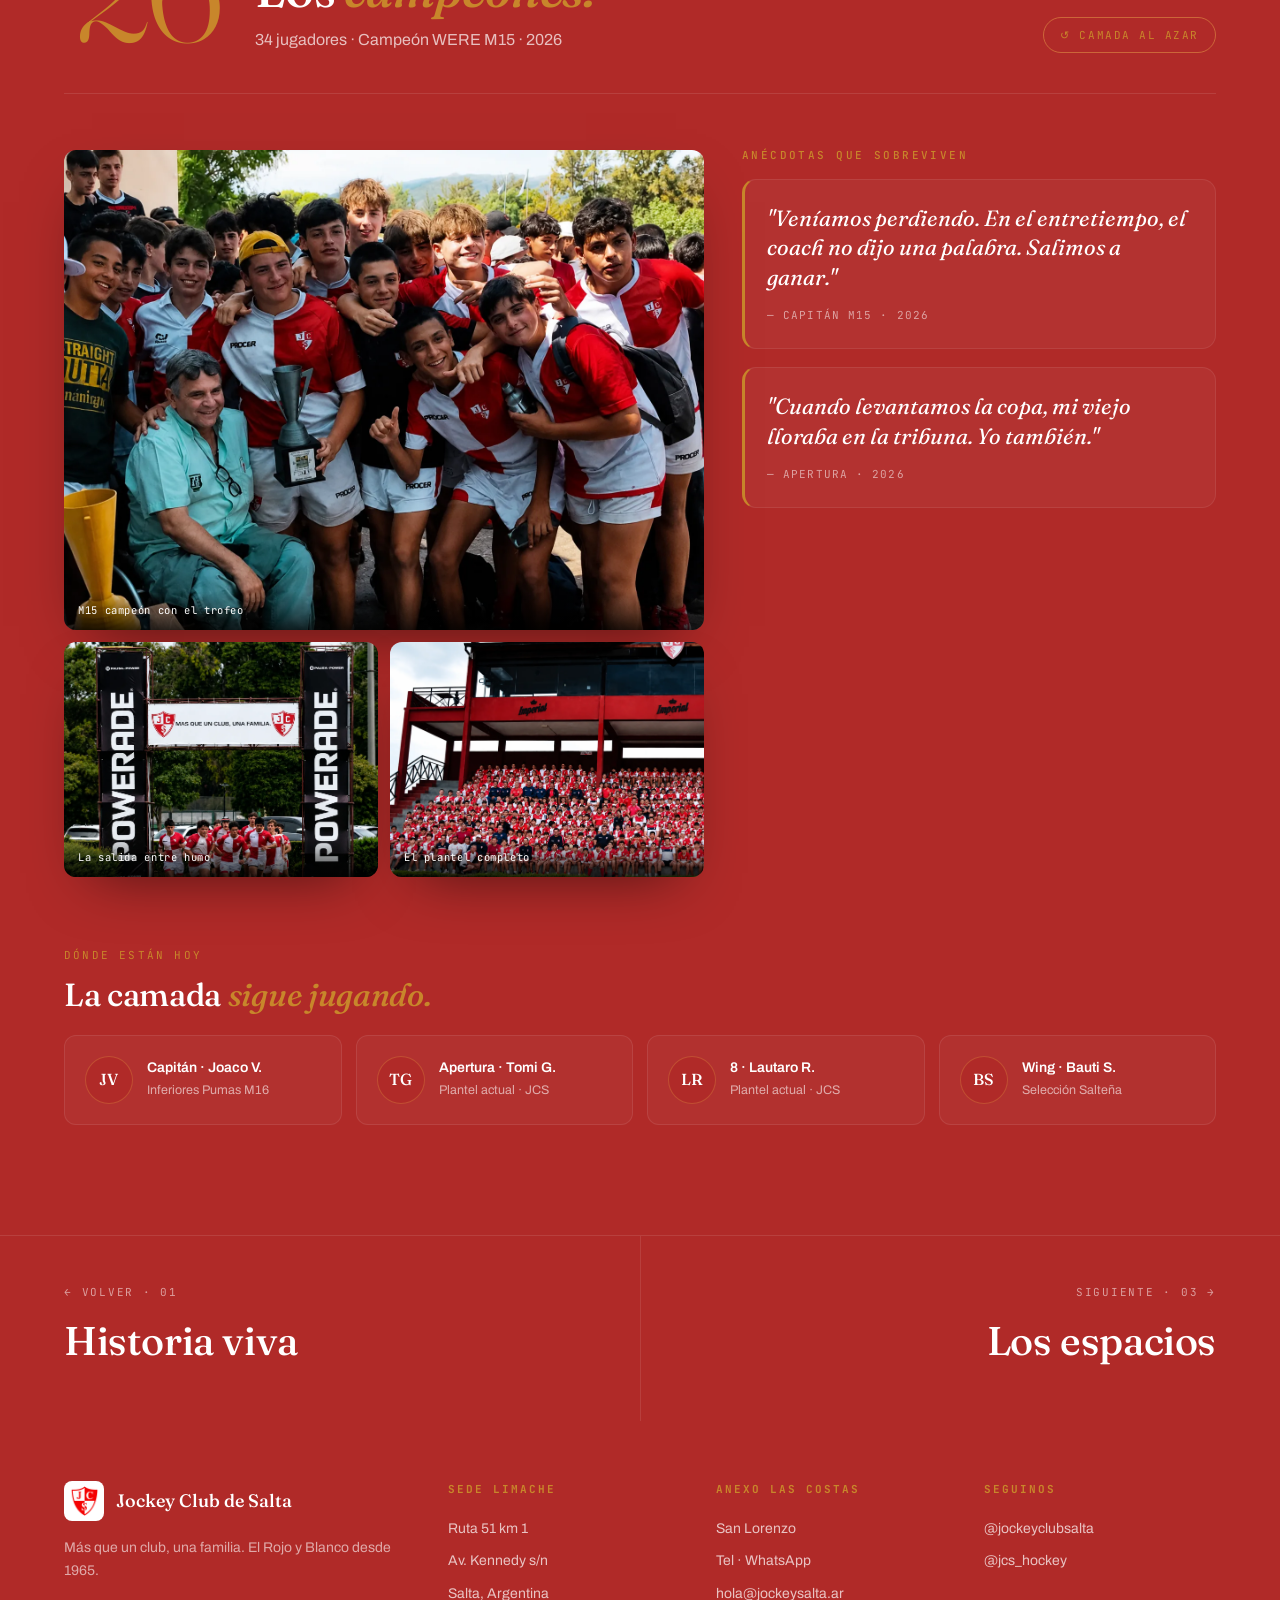
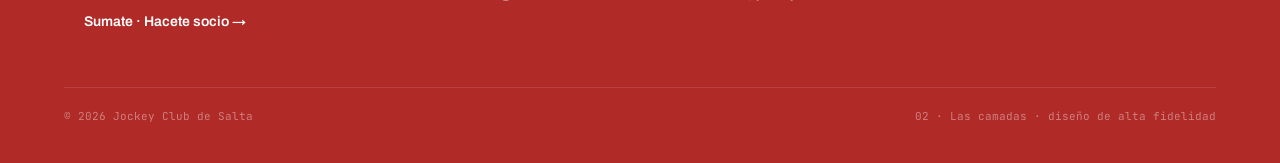
==== commit f77f1758: "Optimizacion de imagenes (WebP) + 11 fotos reales del club - Convierto todas las fotos PNG a WebP (a" ====
--- a/camadas.html
+++ b/camadas.html
@@ -13,7 +13,7 @@
 <meta property="og:site_name" content="Jockey Club de Salta" />
 <meta property="og:title" content="Jockey Club de Salta · Las camadas" />
 <meta property="og:description" content="Las camadas del Jockey Club de Salta: cada promoción es una estrella. Fotos, giras, apodos y dónde está hoy cada uno." />
-<meta property="og:image" content="https://jockeyclubsalta.vercel.app/assets/banderazo.png" />
+<meta property="og:image" content="https://jockeyclubsalta.vercel.app/assets/og-jockey.jpg" />
 <meta property="og:url" content="https://jockeyclubsalta.vercel.app/camadas" />
 <meta property="og:locale" content="es_AR" />
 <meta name="twitter:card" content="summary_large_image" />
@@ -51,12 +51,12 @@
     <button class="close-btn" id="closeMenu">Cerrar ✕</button>
   </div>
   <div class="overlay-body">
-    <a class="ov-item" href="/historia"><span class="idx">01</span><img class="thumb" src="/assets/plantel-m15.png" alt="" /><span class="lab">Historia viva</span><span class="desc">1965 → hoy</span></a>
+    <a class="ov-item" href="/historia"><span class="idx">01</span><img class="thumb" src="/assets/plantel-m15.webp" alt="" /><span class="lab">Historia viva</span><span class="desc">1965 → hoy</span></a>
     <a class="ov-item active" href="#"><span class="idx">02</span><span class="swt"></span><span class="lab">Las camadas</span><span class="desc">La constelación</span></a>
-    <a class="ov-item" href="/espacios"><span class="idx">03</span><img class="thumb" src="/assets/casa-club.png" alt="" /><span class="lab">Los espacios</span><span class="desc">Cancha 1 · La casa roja</span></a>
-    <a class="ov-item" href="/social"><span class="idx">04</span><img class="thumb" src="/assets/tercer-tiempo.png" alt="" /><span class="lab">Vida social</span><span class="desc">El tercer tiempo</span></a>
-    <a class="ov-item" href="/disciplinas"><span class="idx">05</span><img class="thumb" src="/assets/golf.png" alt="" /><span class="lab">Disciplinas</span><span class="desc">Seis deportes</span></a>
-    <a class="ov-item" href="/sentimiento"><span class="idx">06</span><img class="thumb" src="/assets/banderazo.png" alt="" /><span class="lab">Sentir el Rojo</span><span class="desc">La experiencia</span></a>
+    <a class="ov-item" href="/espacios"><span class="idx">03</span><img class="thumb" src="/assets/casa-club.webp" alt="" /><span class="lab">Los espacios</span><span class="desc">Cancha 1 · La casa roja</span></a>
+    <a class="ov-item" href="/social"><span class="idx">04</span><img class="thumb" src="/assets/tercer-tiempo.webp" alt="" /><span class="lab">Vida social</span><span class="desc">El tercer tiempo</span></a>
+    <a class="ov-item" href="/disciplinas"><span class="idx">05</span><img class="thumb" src="/assets/golf.webp" alt="" /><span class="lab">Disciplinas</span><span class="desc">Seis deportes</span></a>
+    <a class="ov-item" href="/sentimiento"><span class="idx">06</span><img class="thumb" src="/assets/banderazo.webp" alt="" /><span class="lab">Sentir el Rojo</span><span class="desc">La experiencia</span></a>
   </div>
 </div>
 
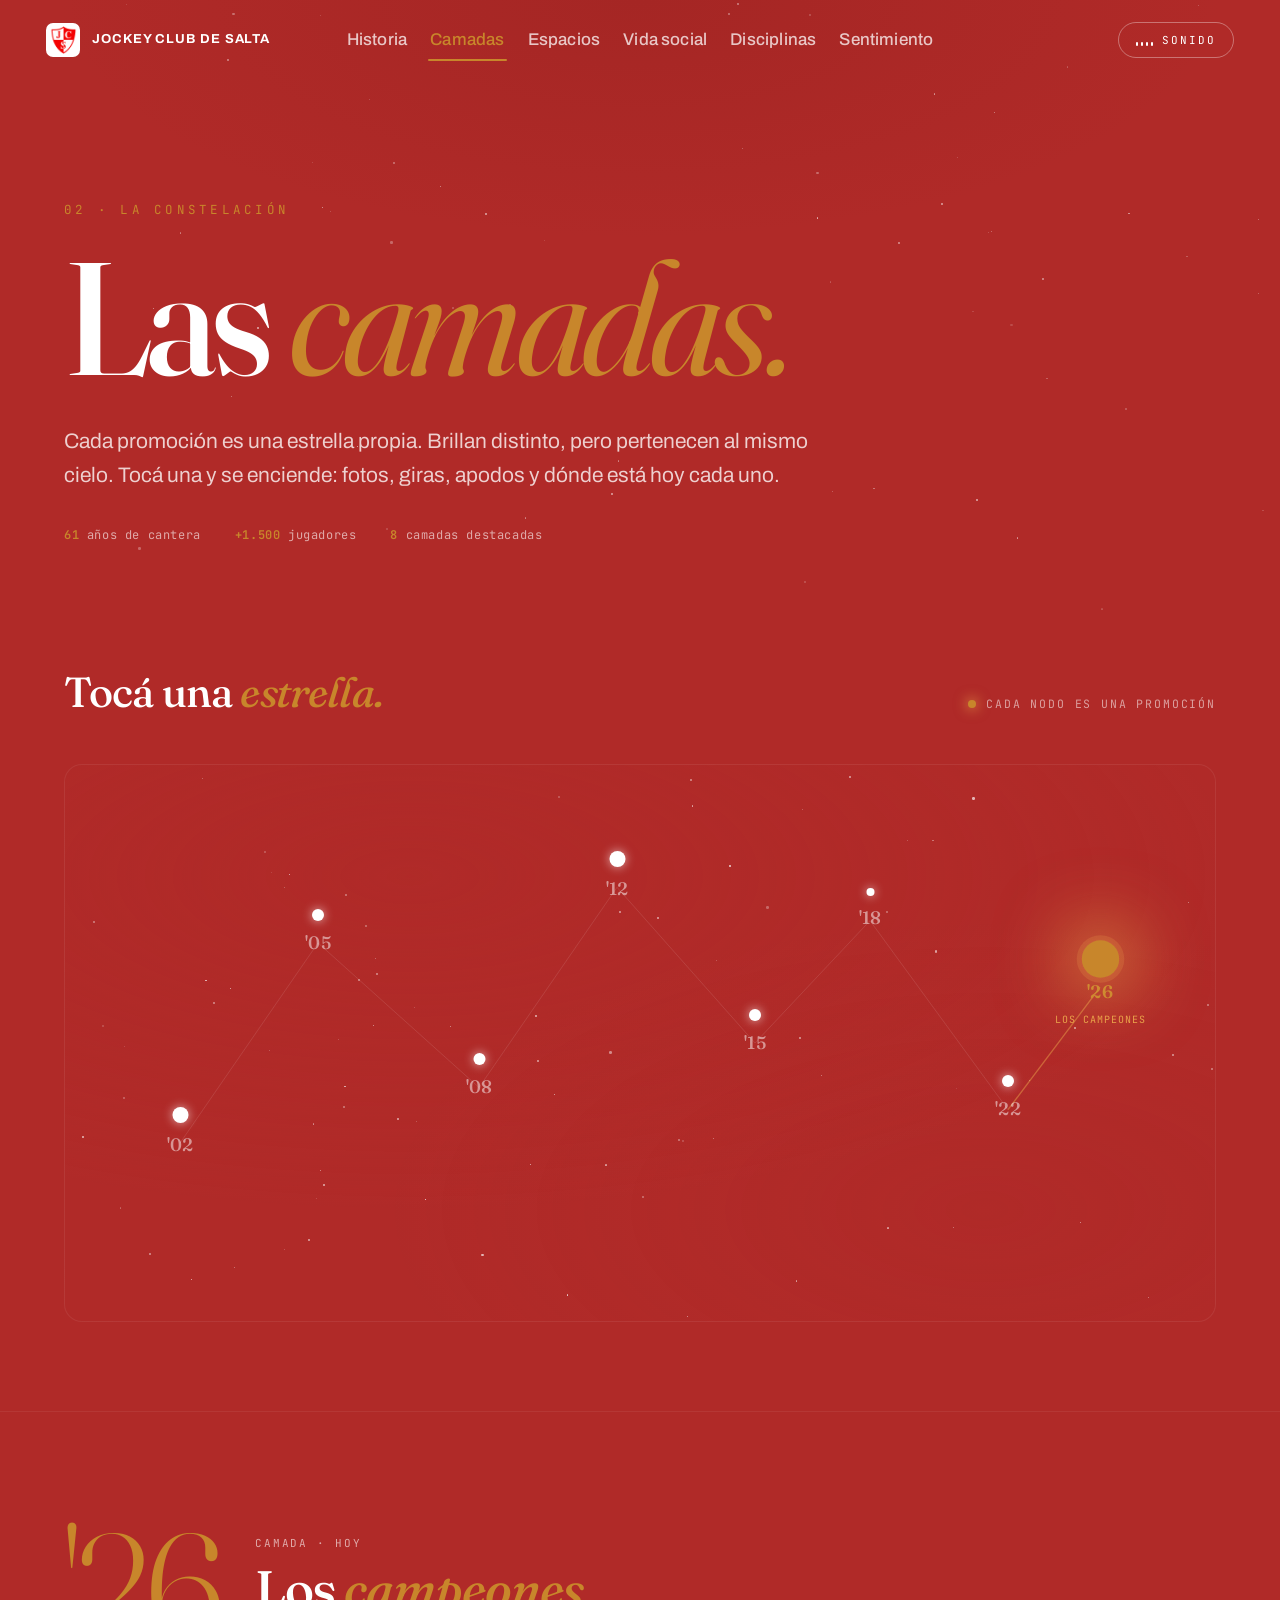
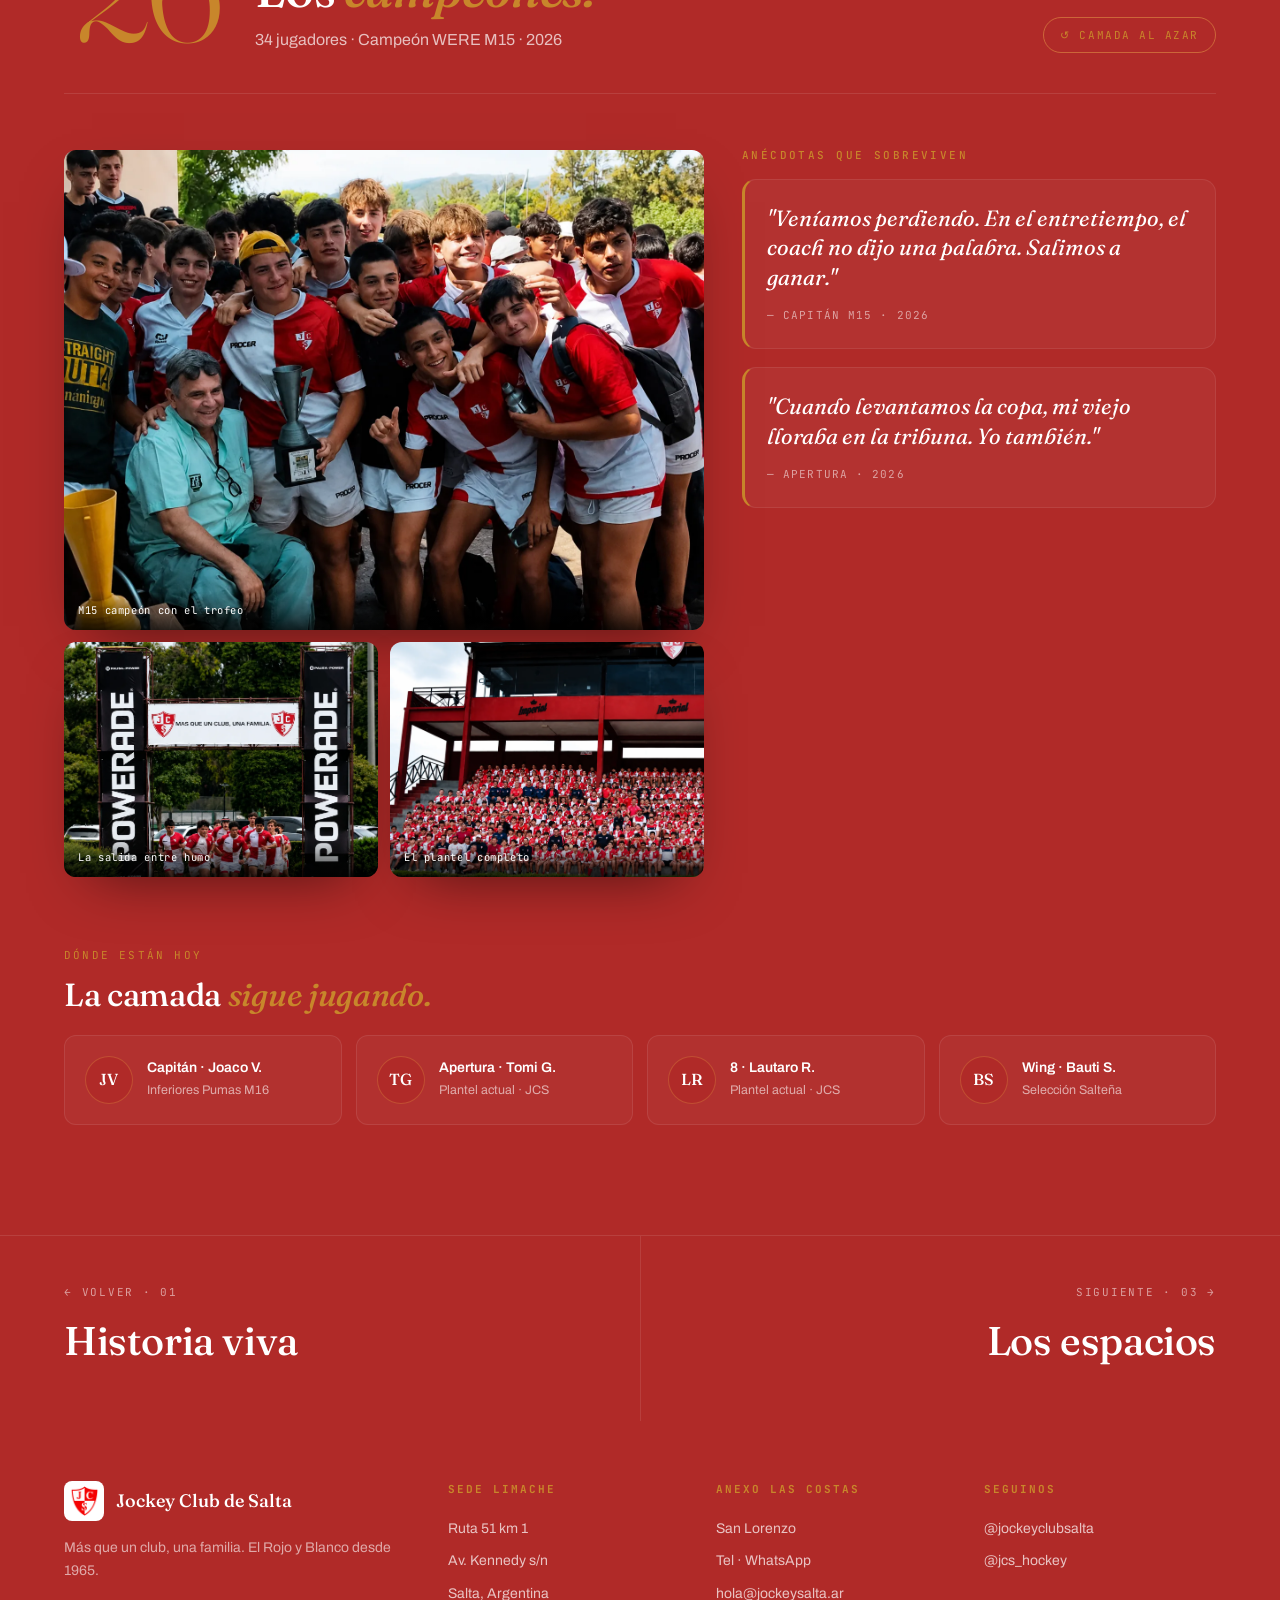
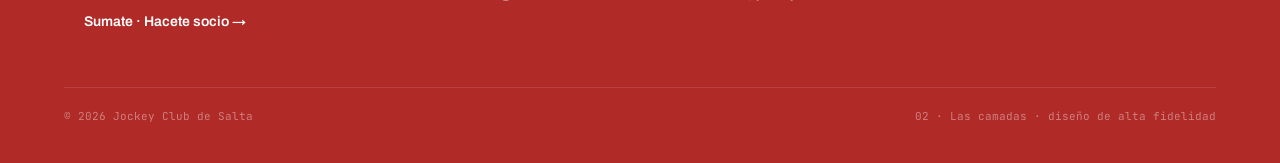
==== commit 5ecfec94: "Camadas: usar festejo-titulo-m15.webp como thumbnail (menu + puerta home) en vez del swatch rojo Co-" ====
--- a/camadas.html
+++ b/camadas.html
@@ -52,7 +52,7 @@
   </div>
   <div class="overlay-body">
     <a class="ov-item" href="/historia"><span class="idx">01</span><img class="thumb" src="/assets/plantel-m15.webp" alt="" /><span class="lab">Historia viva</span><span class="desc">1965 → hoy</span></a>
-    <a class="ov-item active" href="#"><span class="idx">02</span><span class="swt"></span><span class="lab">Las camadas</span><span class="desc">La constelación</span></a>
+    <a class="ov-item active" href="#"><span class="idx">02</span><img class="thumb" src="/assets/festejo-titulo-m15.webp" alt="" /><span class="lab">Las camadas</span><span class="desc">La constelación</span></a>
     <a class="ov-item" href="/espacios"><span class="idx">03</span><img class="thumb" src="/assets/casa-club.webp" alt="" /><span class="lab">Los espacios</span><span class="desc">Cancha 1 · La casa roja</span></a>
     <a class="ov-item" href="/social"><span class="idx">04</span><img class="thumb" src="/assets/tercer-tiempo.webp" alt="" /><span class="lab">Vida social</span><span class="desc">El tercer tiempo</span></a>
     <a class="ov-item" href="/disciplinas"><span class="idx">05</span><img class="thumb" src="/assets/golf.webp" alt="" /><span class="lab">Disciplinas</span><span class="desc">Seis deportes</span></a>
